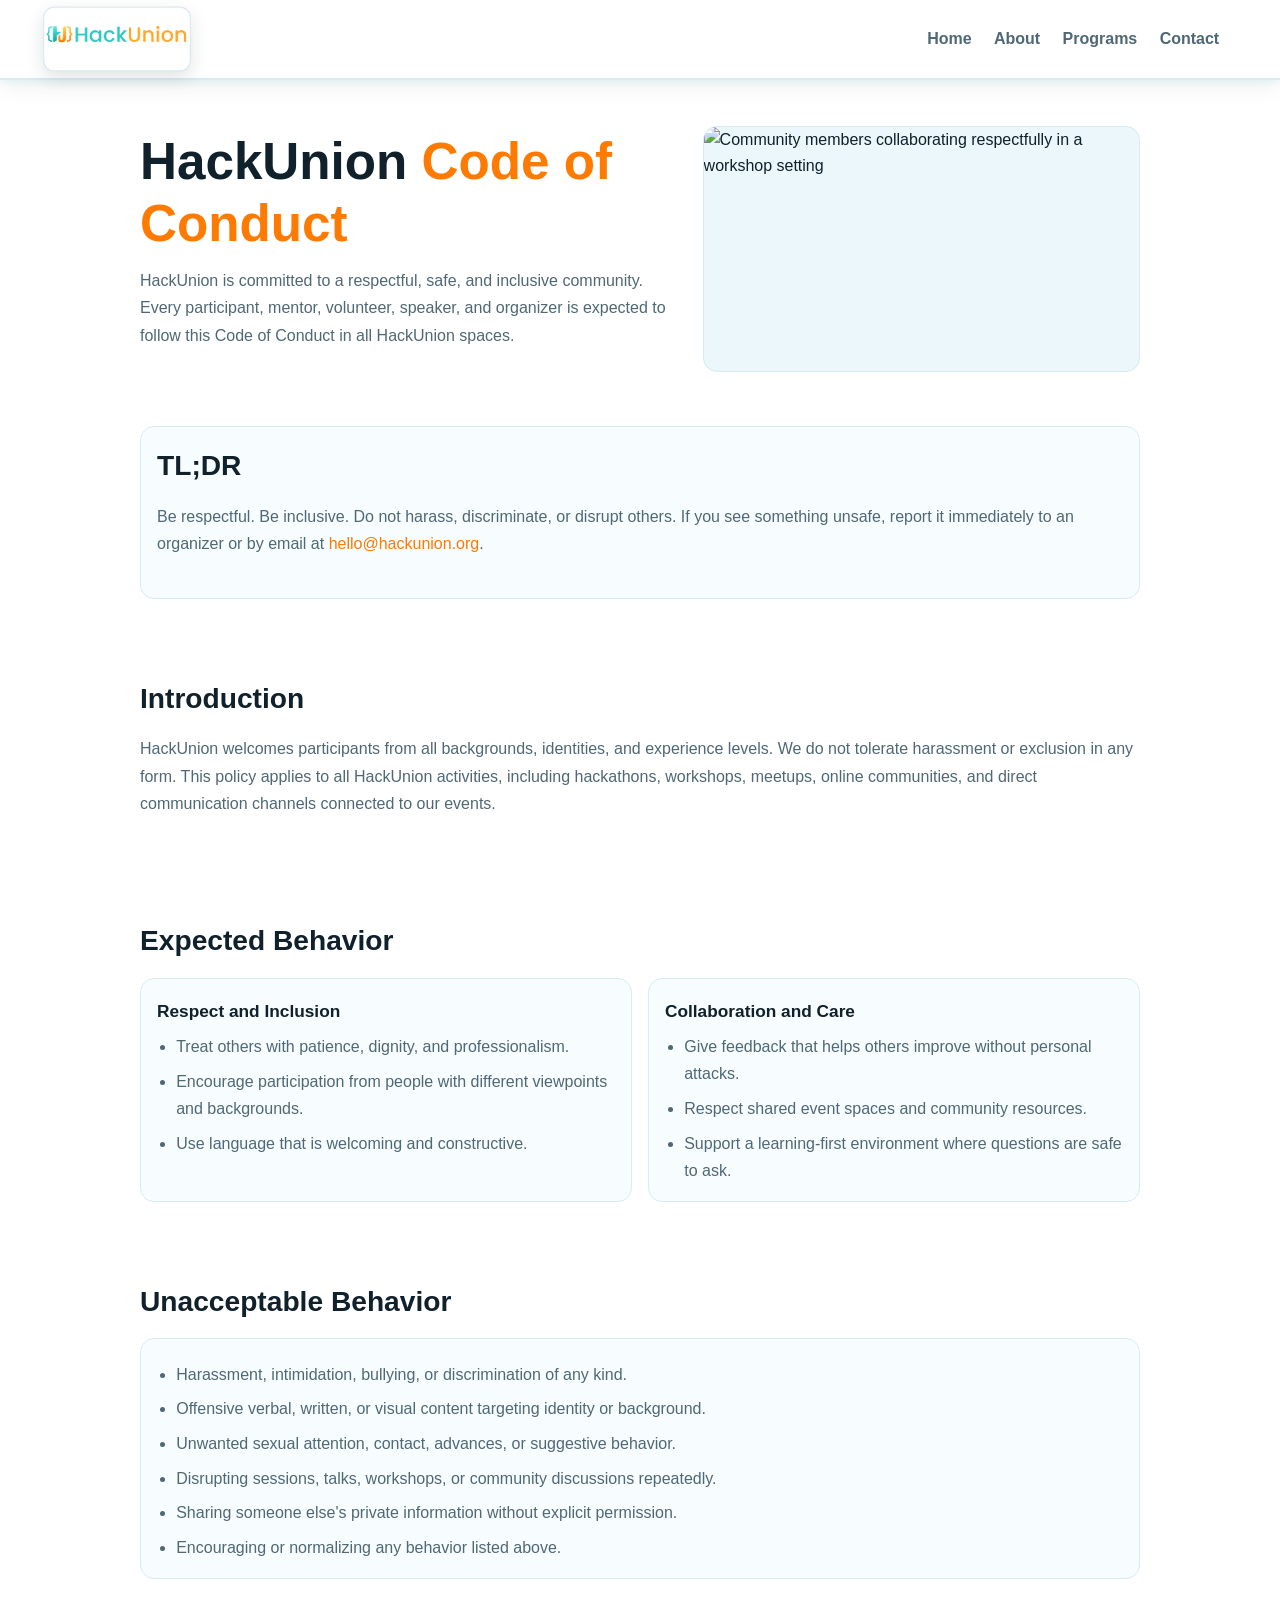
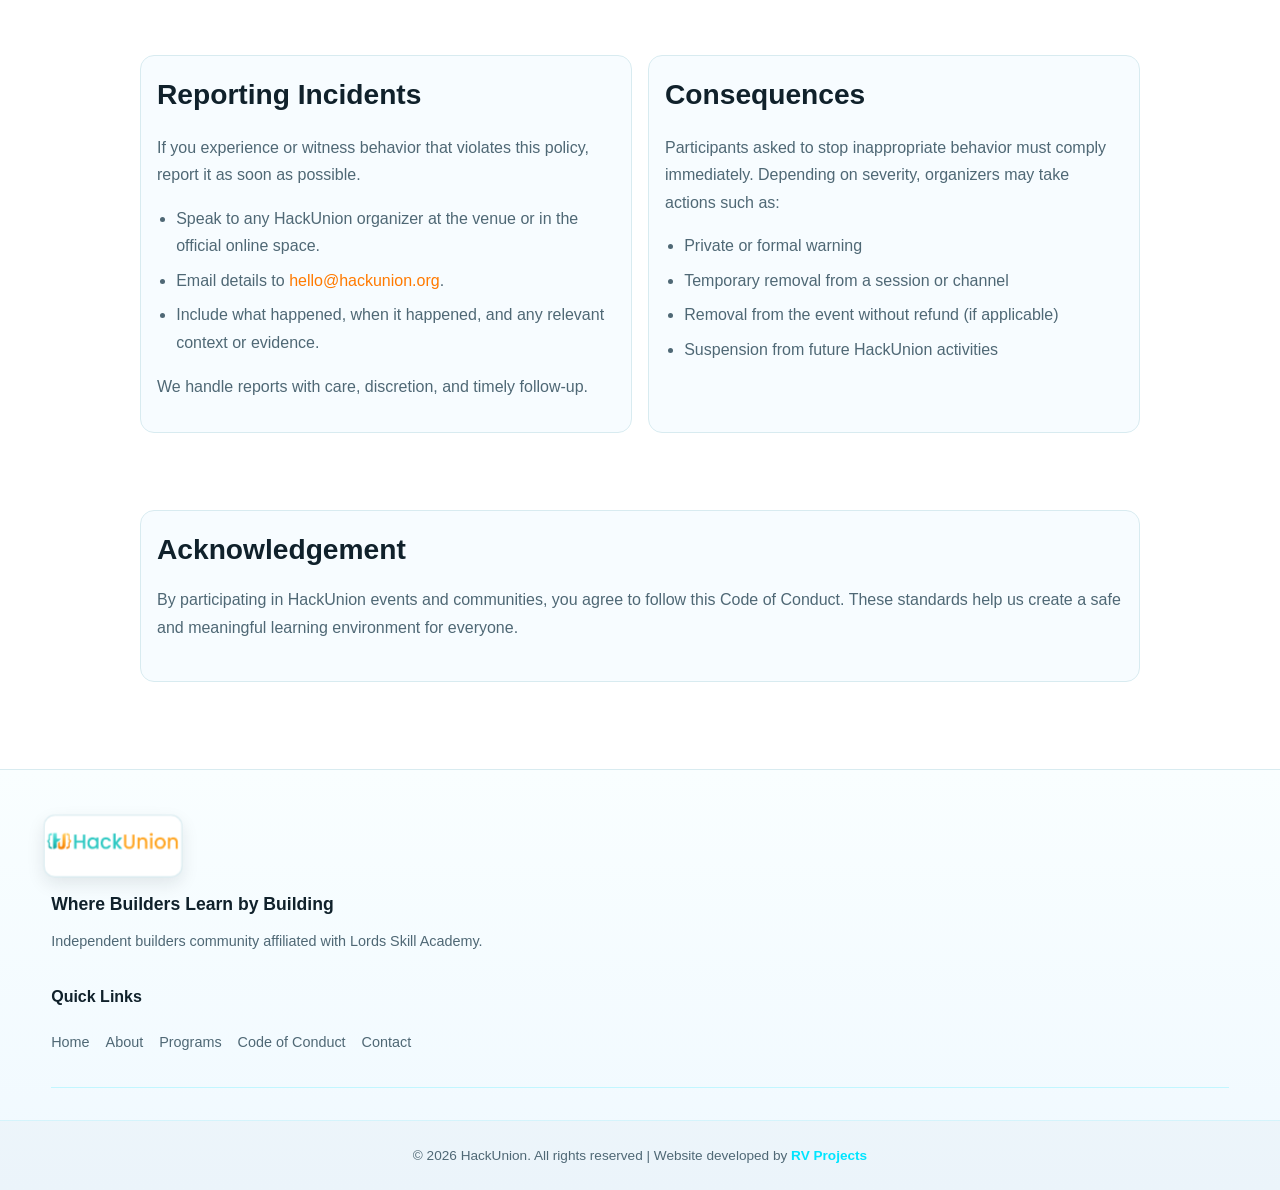
==== coc/index.html @ 59474bf4 "Add files via upload" ====
<!doctype html>
<html lang="en">
<head>
  <meta charset="UTF-8" />
  <meta name="viewport" content="width=device-width, initial-scale=1.0" />
  <base href="../" />
  <title>Code of Conduct | HackUnion</title>
  <meta name="description" content="Read the HackUnion Code of Conduct for community behavior standards, reporting process, and consequences for violations." />
  <meta name="keywords" content="HackUnion code of conduct, community guidelines, student builder events policy" />
  <meta property="og:title" content="HackUnion Code of Conduct" />
  <meta property="og:description" content="HackUnion community standards for respectful, inclusive, and safe participation." />
  <meta property="og:type" content="website" />
  <meta property="og:url" content="https://hackunion.org/coc" />
  <meta property="og:image" content="https://images.unsplash.com/photo-1521737604893-d14cc237f11d?auto=format&fit=crop&w=1400&q=80" />
  <link rel="apple-touch-icon" sizes="180x180" href="images/favicon/apple-touch-icon.png" />
  <link rel="icon" type="image/png" sizes="32x32" href="images/favicon/favicon-32x32.png" />
  <link rel="icon" type="image/png" sizes="16x16" href="images/favicon/favicon-16x16.png" />
  <link rel="shortcut icon" href="images/favicon/favicon.ico" />
  <link rel="stylesheet" href="styles.css" />
  <script type="application/ld+json">
    {
      "@context": "https://schema.org",
      "@type": "WebPage",
      "name": "HackUnion Code of Conduct",
      "url": "https://hackunion.org/coc",
      "description": "Behavior expectations, reporting process, and policy enforcement standards for HackUnion community events and spaces."
    }
  </script>
</head>
<body>
  <div id="site-header"></div>

  <main class="coc-page">
    <section class="hero">
      <div class="container hero-grid">
        <div>
          <h1>HackUnion <span class="accent">Code of Conduct</span></h1>
          <p>HackUnion is committed to a respectful, safe, and inclusive community. Every participant, mentor, volunteer, speaker, and organizer is expected to follow this Code of Conduct in all HackUnion spaces.</p>
        </div>
        <div class="media-16x9">
          <img src="https://images.unsplash.com/photo-1521737604893-d14cc237f11d?auto=format&fit=crop&w=1400&q=80" loading="lazy" decoding="async" alt="Community members collaborating respectfully in a workshop setting" />
        </div>
      </div>
    </section>

    <section class="section" aria-labelledby="tldr-title">
      <div class="container">
        <article class="card">
          <h2 id="tldr-title" class="section-title">TL;DR</h2>
          <p class="section-lead">Be respectful. Be inclusive. Do not harass, discriminate, or disrupt others. If you see something unsafe, report it immediately to an organizer or by email at <a class="accent" href="mailto:hello@hackunion.org">hello@hackunion.org</a>.</p>
        </article>
      </div>
    </section>

    <section class="section" aria-labelledby="intro-title">
      <div class="container">
        <h2 id="intro-title" class="section-title">Introduction</h2>
        <p class="section-lead">HackUnion welcomes participants from all backgrounds, identities, and experience levels. We do not tolerate harassment or exclusion in any form. This policy applies to all HackUnion activities, including hackathons, workshops, meetups, online communities, and direct communication channels connected to our events.</p>
      </div>
    </section>

    <section class="section" aria-labelledby="expected-title">
      <div class="container">
        <h2 id="expected-title" class="section-title">Expected Behavior</h2>
        <div class="grid cols-2">
          <article class="card">
            <h3>Respect and Inclusion</h3>
            <ul>
              <li>Treat others with patience, dignity, and professionalism.</li>
              <li>Encourage participation from people with different viewpoints and backgrounds.</li>
              <li>Use language that is welcoming and constructive.</li>
            </ul>
          </article>
          <article class="card">
            <h3>Collaboration and Care</h3>
            <ul>
              <li>Give feedback that helps others improve without personal attacks.</li>
              <li>Respect shared event spaces and community resources.</li>
              <li>Support a learning-first environment where questions are safe to ask.</li>
            </ul>
          </article>
        </div>
      </div>
    </section>

    <section class="section" aria-labelledby="unacceptable-title">
      <div class="container">
        <h2 id="unacceptable-title" class="section-title">Unacceptable Behavior</h2>
        <article class="card">
          <ul>
            <li>Harassment, intimidation, bullying, or discrimination of any kind.</li>
            <li>Offensive verbal, written, or visual content targeting identity or background.</li>
            <li>Unwanted sexual attention, contact, advances, or suggestive behavior.</li>
            <li>Disrupting sessions, talks, workshops, or community discussions repeatedly.</li>
            <li>Sharing someone else's private information without explicit permission.</li>
            <li>Encouraging or normalizing any behavior listed above.</li>
          </ul>
        </article>
      </div>
    </section>

    <section class="section" aria-labelledby="reporting-title">
      <div class="container split">
        <article class="card">
          <h2 id="reporting-title" class="section-title">Reporting Incidents</h2>
          <p class="muted">If you experience or witness behavior that violates this policy, report it as soon as possible.</p>
          <ul>
            <li>Speak to any HackUnion organizer at the venue or in the official online space.</li>
            <li>Email details to <a class="accent" href="mailto:hello@hackunion.org">hello@hackunion.org</a>.</li>
            <li>Include what happened, when it happened, and any relevant context or evidence.</li>
          </ul>
          <p class="muted">We handle reports with care, discretion, and timely follow-up.</p>
        </article>
        <article class="card">
          <h2 class="section-title">Consequences</h2>
          <p class="muted">Participants asked to stop inappropriate behavior must comply immediately. Depending on severity, organizers may take actions such as:</p>
          <ul>
            <li>Private or formal warning</li>
            <li>Temporary removal from a session or channel</li>
            <li>Removal from the event without refund (if applicable)</li>
            <li>Suspension from future HackUnion activities</li>
          </ul>
        </article>
      </div>
    </section>

    <section class="section" aria-labelledby="ack-title">
      <div class="container">
        <article class="card">
          <h2 id="ack-title" class="section-title">Acknowledgement</h2>
          <p class="section-lead">By participating in HackUnion events and communities, you agree to follow this Code of Conduct. These standards help us create a safe and meaningful learning environment for everyone.</p>
        </article>
      </div>
    </section>
  </main>

  <div id="site-footer"></div>
  <script src="main.js" defer></script>
</body>
</html>
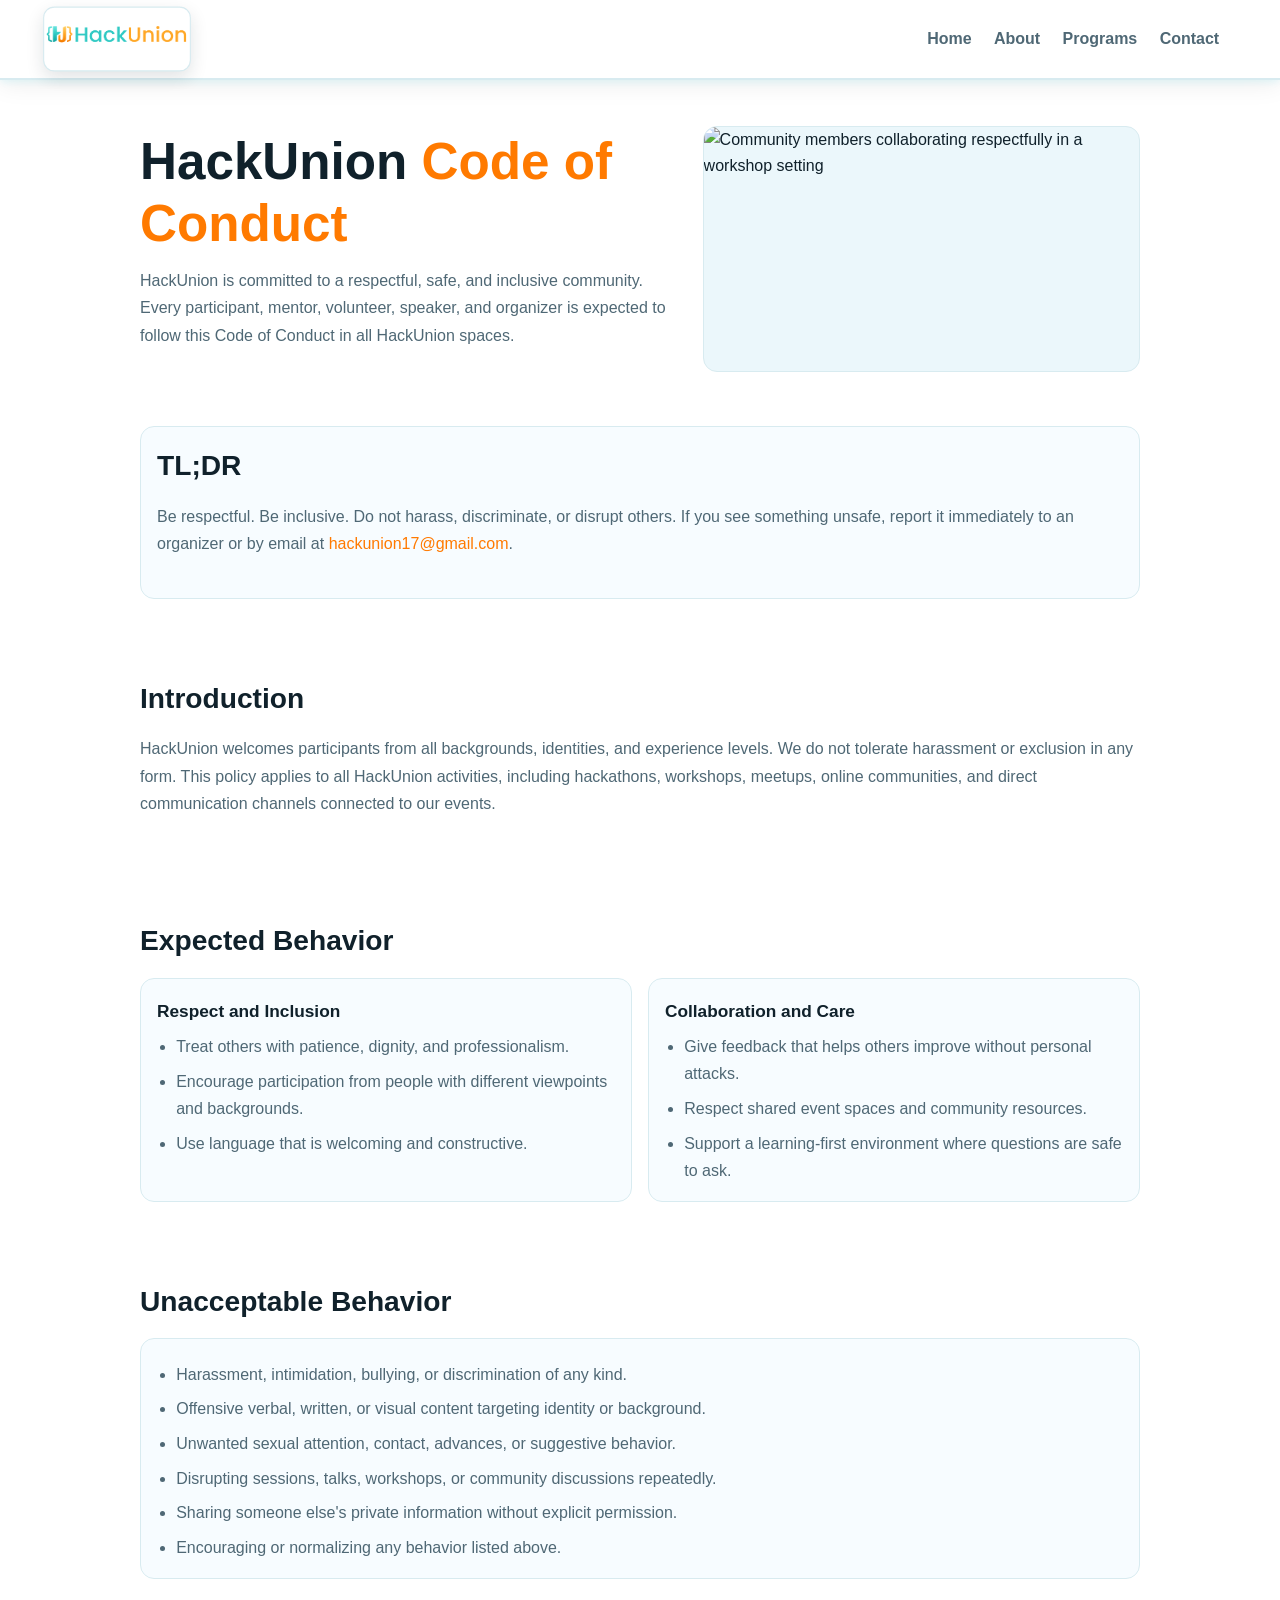
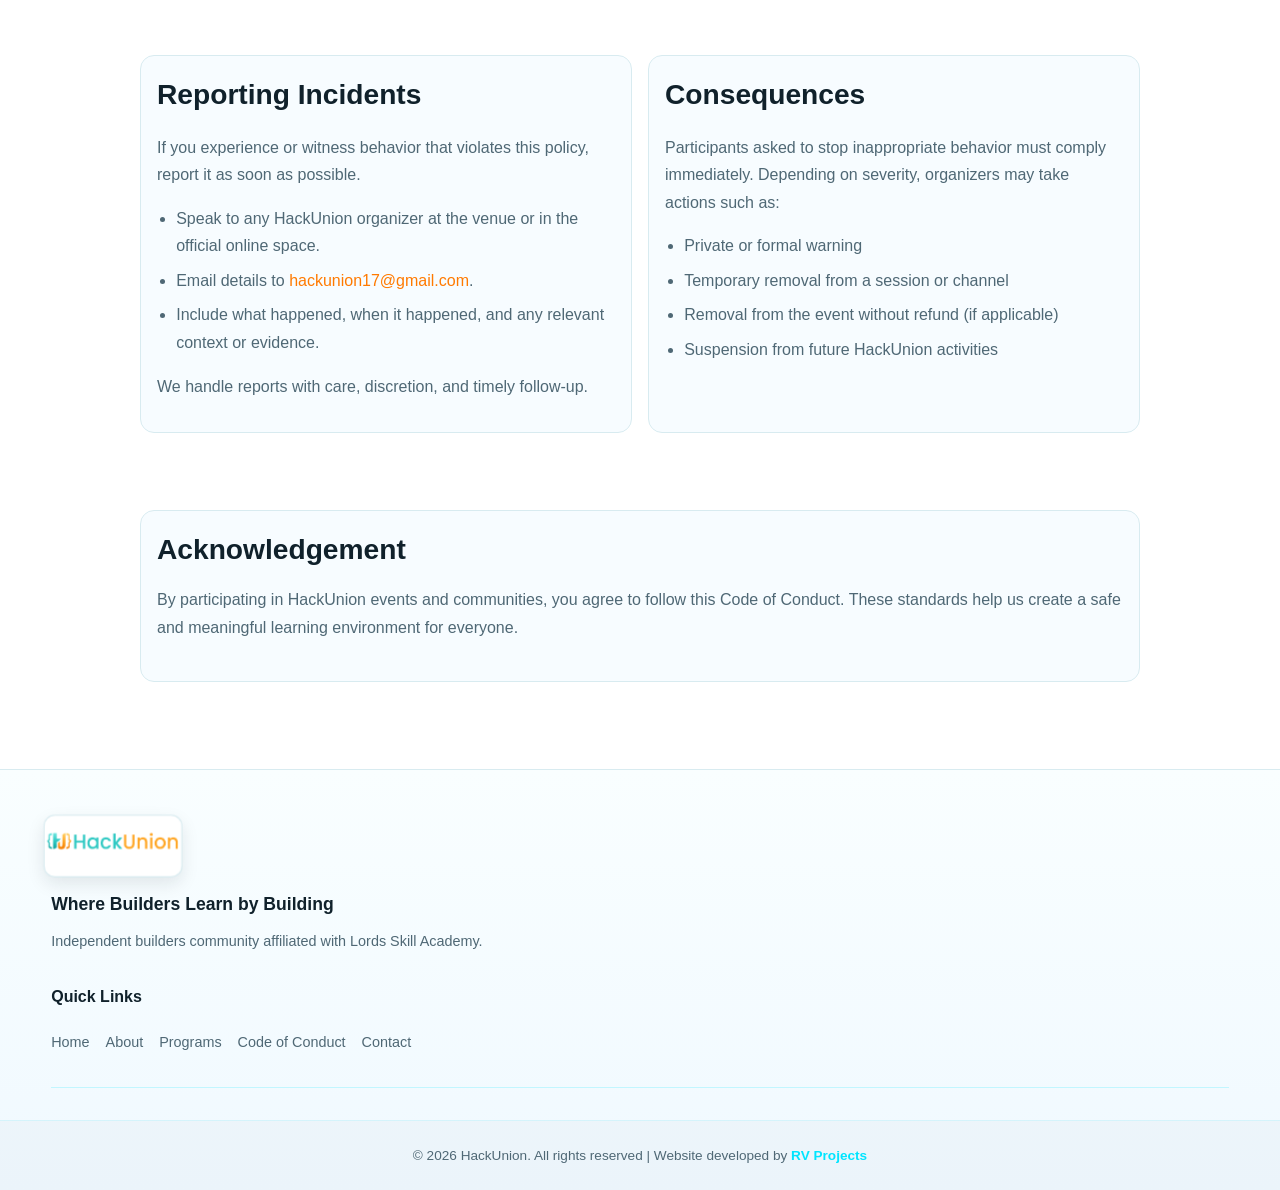
==== commit 799e1e4f: "Fix HTML encoding issues in index.html" ====
--- a/coc/index.html
+++ b/coc/index.html
@@ -22,7 +22,7 @@
       "@context": "https://schema.org",
       "@type": "WebPage",
       "name": "HackUnion Code of Conduct",
-      "url": "https://hackunion.org/coc",
+      "url": "https://hackunion.in/coc",
       "description": "Behavior expectations, reporting process, and policy enforcement standards for HackUnion community events and spaces."
     }
   </script>
@@ -47,7 +47,7 @@
       <div class="container">
         <article class="card">
           <h2 id="tldr-title" class="section-title">TL;DR</h2>
-          <p class="section-lead">Be respectful. Be inclusive. Do not harass, discriminate, or disrupt others. If you see something unsafe, report it immediately to an organizer or by email at <a class="accent" href="mailto:hello@hackunion.org">hello@hackunion.org</a>.</p>
+          <p class="section-lead">Be respectful. Be inclusive. Do not harass, discriminate, or disrupt others. If you see something unsafe, report it immediately to an organizer or by email at <a class="accent" href="mailto:hackunion17@gmail.com">hackunion17@gmail.com</a>.</p>
         </article>
       </div>
     </section>
@@ -106,7 +106,7 @@
           <p class="muted">If you experience or witness behavior that violates this policy, report it as soon as possible.</p>
           <ul>
             <li>Speak to any HackUnion organizer at the venue or in the official online space.</li>
-            <li>Email details to <a class="accent" href="mailto:hello@hackunion.org">hello@hackunion.org</a>.</li>
+            <li>Email details to <a class="accent" href="mailto:hackunion17@gmail.com">hackunion17@gmail.com</a>.</li>
             <li>Include what happened, when it happened, and any relevant context or evidence.</li>
           </ul>
           <p class="muted">We handle reports with care, discretion, and timely follow-up.</p>
@@ -137,4 +137,5 @@
   <div id="site-footer"></div>
   <script src="main.js" defer></script>
 </body>
-</html>+
+</html>
